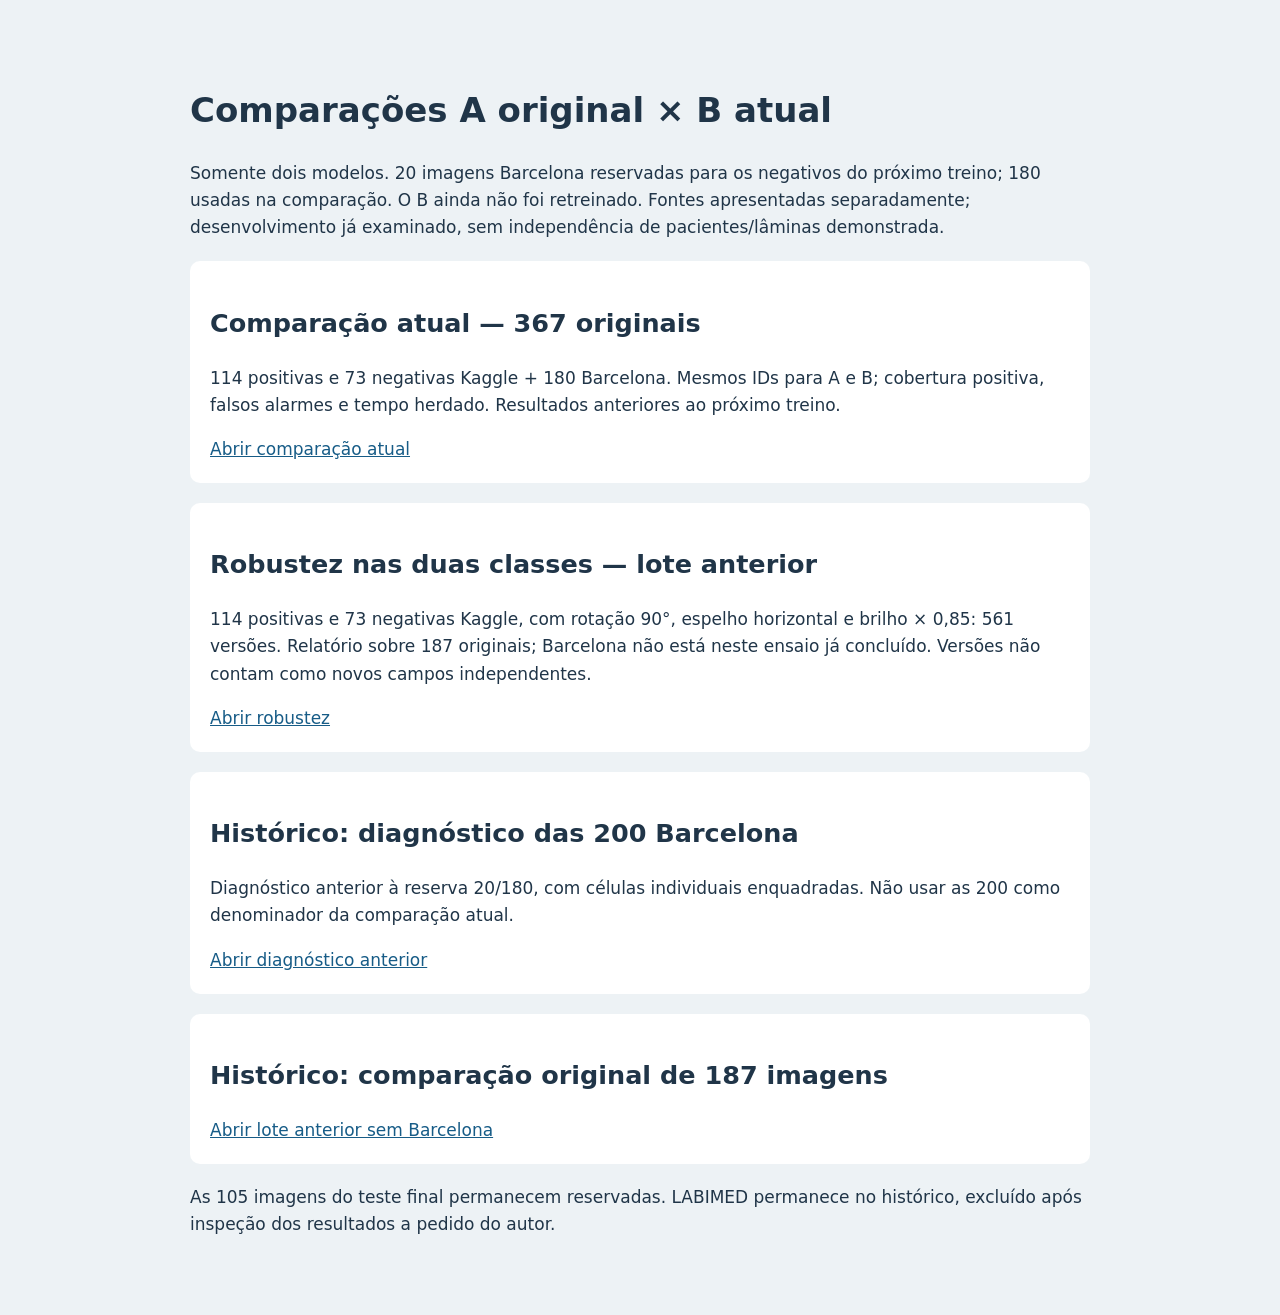
==== tcc/figuras/index.html @ 53d3cc70 "Grandes mudanças feitas para adaptação do modelo aos novos negativos" ====
<!doctype html><html lang="pt-BR"><meta charset="utf-8"><meta name="viewport" content="width=device-width,initial-scale=1"><title>Figuras A × B para o TCC</title><style>body{font:17px system-ui;max-width:900px;margin:40px auto;padding:20px;background:#edf2f5;color:#203548;line-height:1.6}article{background:white;border-radius:10px;padding:20px;margin:20px 0}a{color:#175c87}</style><h1>Comparações A original × B atual</h1><p>Somente dois modelos. 20 imagens Barcelona reservadas para os negativos do próximo treino; 180 usadas na comparação. O B ainda não foi retreinado. Fontes apresentadas separadamente; desenvolvimento já examinado, sem independência de pacientes/lâminas demonstrada.</p><article><h2>Comparação atual — 367 originais</h2><p>114 positivas e 73 negativas Kaggle + 180 Barcelona. Mesmos IDs para A e B; cobertura positiva, falsos alarmes e tempo herdado. Resultados anteriores ao próximo treino.</p><a href="a_vs_b_barcelona/index.html">Abrir comparação atual</a></article><article><h2>Robustez nas duas classes — lote anterior</h2><p>114 positivas e 73 negativas Kaggle, com rotação 90°, espelho horizontal e brilho × 0,85: 561 versões. Relatório sobre 187 originais; Barcelona não está neste ensaio já concluído. Versões não contam como novos campos independentes.</p><a href="robustez_a_vs_b/index.html">Abrir robustez</a></article><article><h2>Histórico: diagnóstico das 200 Barcelona</h2><p>Diagnóstico anterior à reserva 20/180, com células individuais enquadradas. Não usar as 200 como denominador da comparação atual.</p><a href="barcelona_a_vs_b/index.html">Abrir diagnóstico anterior</a></article><article><h2>Histórico: comparação original de 187 imagens</h2><a href="a_vs_b/index.html">Abrir lote anterior sem Barcelona</a></article><p>As 105 imagens do teste final permanecem reservadas. LABIMED permanece no histórico, excluído após inspeção dos resultados a pedido do autor.</p></html>
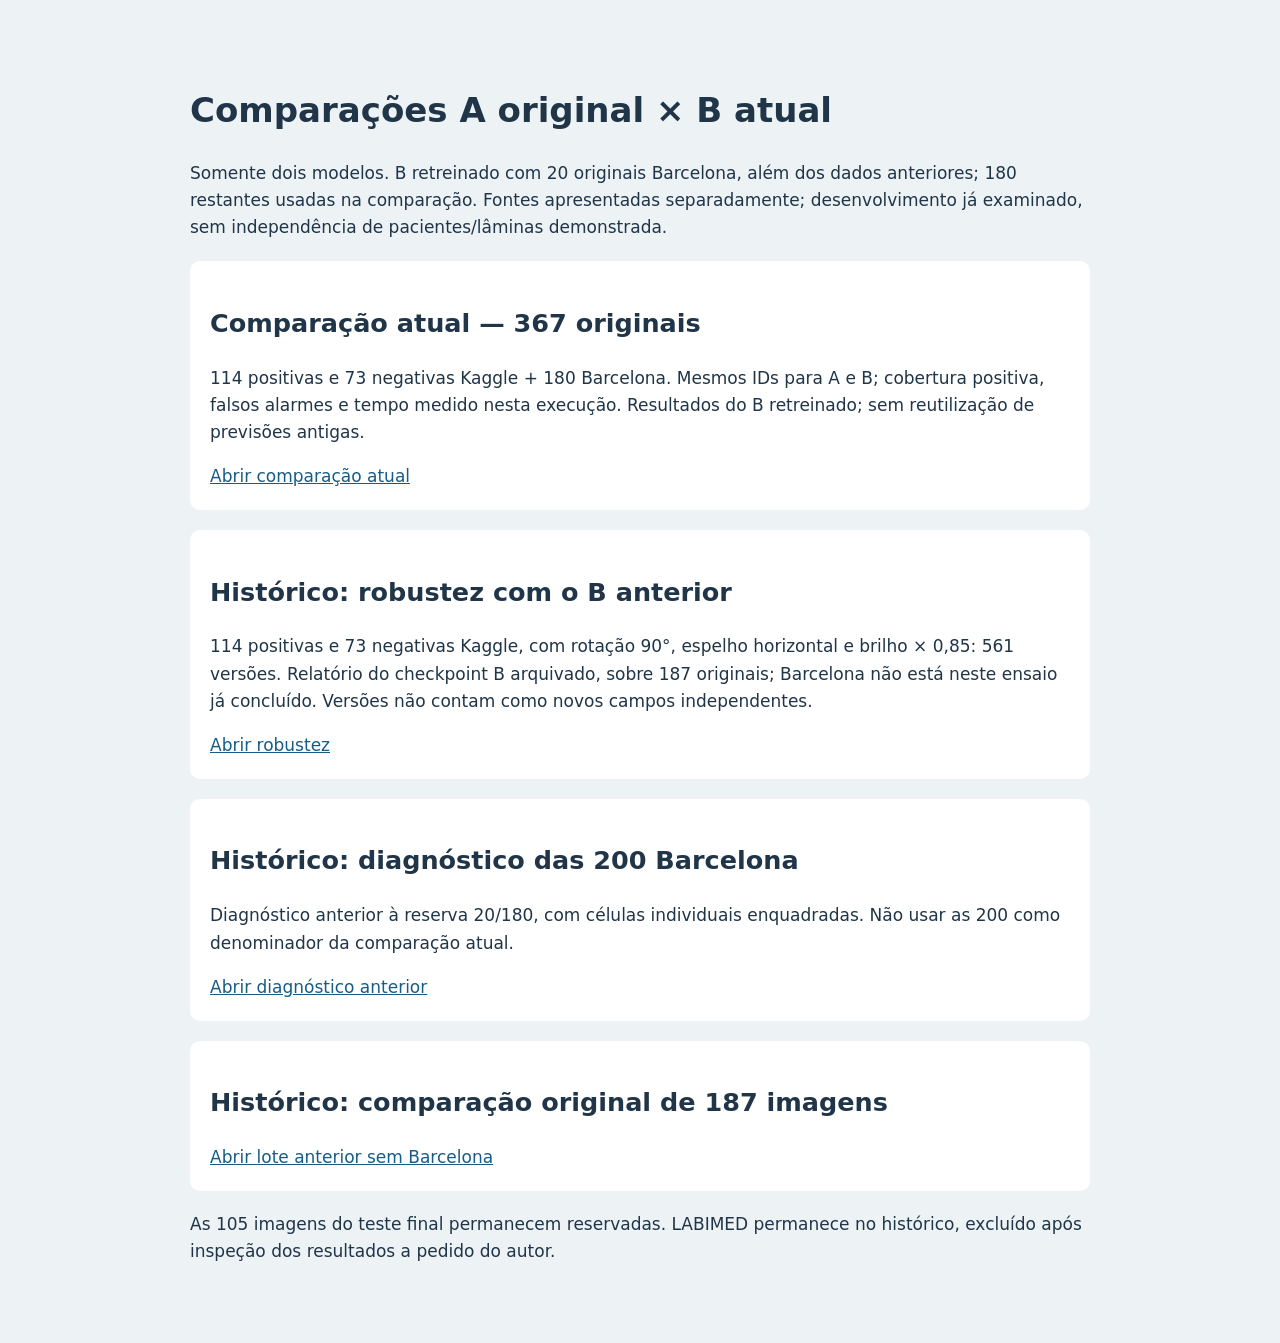
==== commit deb305e9: "Ajuste com novo modelo B" ====
--- a/tcc/figuras/index.html
+++ b/tcc/figuras/index.html
@@ -1 +1 @@
-<!doctype html><html lang="pt-BR"><meta charset="utf-8"><meta name="viewport" content="width=device-width,initial-scale=1"><title>Figuras A × B para o TCC</title><style>body{font:17px system-ui;max-width:900px;margin:40px auto;padding:20px;background:#edf2f5;color:#203548;line-height:1.6}article{background:white;border-radius:10px;padding:20px;margin:20px 0}a{color:#175c87}</style><h1>Comparações A original × B atual</h1><p>Somente dois modelos. 20 imagens Barcelona reservadas para os negativos do próximo treino; 180 usadas na comparação. O B ainda não foi retreinado. Fontes apresentadas separadamente; desenvolvimento já examinado, sem independência de pacientes/lâminas demonstrada.</p><article><h2>Comparação atual — 367 originais</h2><p>114 positivas e 73 negativas Kaggle + 180 Barcelona. Mesmos IDs para A e B; cobertura positiva, falsos alarmes e tempo herdado. Resultados anteriores ao próximo treino.</p><a href="a_vs_b_barcelona/index.html">Abrir comparação atual</a></article><article><h2>Robustez nas duas classes — lote anterior</h2><p>114 positivas e 73 negativas Kaggle, com rotação 90°, espelho horizontal e brilho × 0,85: 561 versões. Relatório sobre 187 originais; Barcelona não está neste ensaio já concluído. Versões não contam como novos campos independentes.</p><a href="robustez_a_vs_b/index.html">Abrir robustez</a></article><article><h2>Histórico: diagnóstico das 200 Barcelona</h2><p>Diagnóstico anterior à reserva 20/180, com células individuais enquadradas. Não usar as 200 como denominador da comparação atual.</p><a href="barcelona_a_vs_b/index.html">Abrir diagnóstico anterior</a></article><article><h2>Histórico: comparação original de 187 imagens</h2><a href="a_vs_b/index.html">Abrir lote anterior sem Barcelona</a></article><p>As 105 imagens do teste final permanecem reservadas. LABIMED permanece no histórico, excluído após inspeção dos resultados a pedido do autor.</p></html>+<!doctype html><html lang="pt-BR"><meta charset="utf-8"><meta name="viewport" content="width=device-width,initial-scale=1"><title>Figuras A × B para o TCC</title><style>body{font:17px system-ui;max-width:900px;margin:40px auto;padding:20px;background:#edf2f5;color:#203548;line-height:1.6}article{background:white;border-radius:10px;padding:20px;margin:20px 0}a{color:#175c87}</style><h1>Comparações A original × B atual</h1><p>Somente dois modelos. B retreinado com 20 originais Barcelona, além dos dados anteriores; 180 restantes usadas na comparação. Fontes apresentadas separadamente; desenvolvimento já examinado, sem independência de pacientes/lâminas demonstrada.</p><article><h2>Comparação atual — 367 originais</h2><p>114 positivas e 73 negativas Kaggle + 180 Barcelona. Mesmos IDs para A e B; cobertura positiva, falsos alarmes e tempo medido nesta execução. Resultados do B retreinado; sem reutilização de previsões antigas.</p><a href="a_vs_b_barcelona20_20261006/index.html">Abrir comparação atual</a></article><article><h2>Histórico: robustez com o B anterior</h2><p>114 positivas e 73 negativas Kaggle, com rotação 90°, espelho horizontal e brilho × 0,85: 561 versões. Relatório do checkpoint B arquivado, sobre 187 originais; Barcelona não está neste ensaio já concluído. Versões não contam como novos campos independentes.</p><a href="robustez_a_vs_b/index.html">Abrir robustez</a></article><article><h2>Histórico: diagnóstico das 200 Barcelona</h2><p>Diagnóstico anterior à reserva 20/180, com células individuais enquadradas. Não usar as 200 como denominador da comparação atual.</p><a href="barcelona_a_vs_b/index.html">Abrir diagnóstico anterior</a></article><article><h2>Histórico: comparação original de 187 imagens</h2><a href="a_vs_b/index.html">Abrir lote anterior sem Barcelona</a></article><p>As 105 imagens do teste final permanecem reservadas. LABIMED permanece no histórico, excluído após inspeção dos resultados a pedido do autor.</p></html>
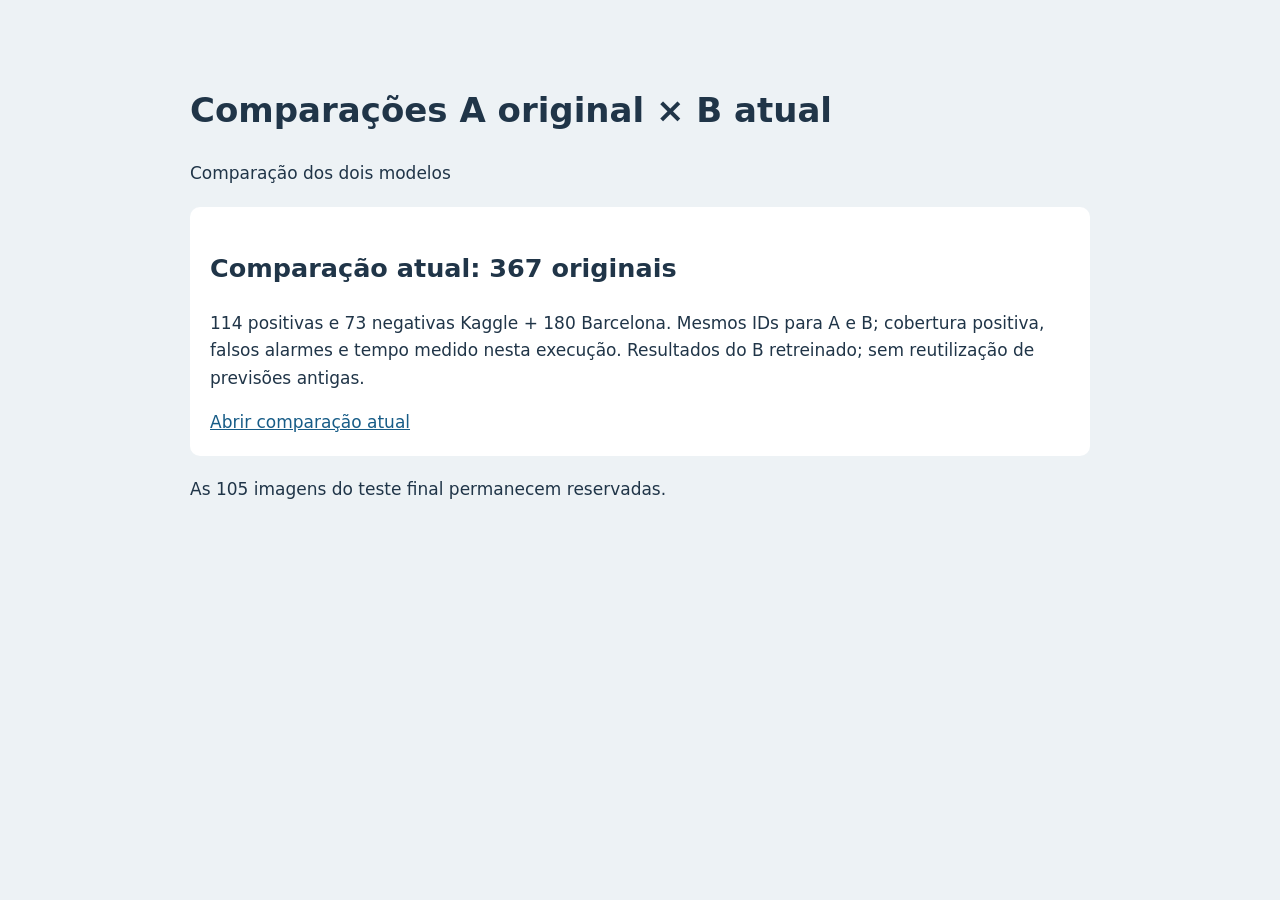
==== commit 11d0f3eb: "ajustes" ====
--- a/tcc/figuras/index.html
+++ b/tcc/figuras/index.html
@@ -1 +1,38 @@
-<!doctype html><html lang="pt-BR"><meta charset="utf-8"><meta name="viewport" content="width=device-width,initial-scale=1"><title>Figuras A × B para o TCC</title><style>body{font:17px system-ui;max-width:900px;margin:40px auto;padding:20px;background:#edf2f5;color:#203548;line-height:1.6}article{background:white;border-radius:10px;padding:20px;margin:20px 0}a{color:#175c87}</style><h1>Comparações A original × B atual</h1><p>Somente dois modelos. B retreinado com 20 originais Barcelona, além dos dados anteriores; 180 restantes usadas na comparação. Fontes apresentadas separadamente; desenvolvimento já examinado, sem independência de pacientes/lâminas demonstrada.</p><article><h2>Comparação atual — 367 originais</h2><p>114 positivas e 73 negativas Kaggle + 180 Barcelona. Mesmos IDs para A e B; cobertura positiva, falsos alarmes e tempo medido nesta execução. Resultados do B retreinado; sem reutilização de previsões antigas.</p><a href="a_vs_b_barcelona20_20261006/index.html">Abrir comparação atual</a></article><article><h2>Histórico: robustez com o B anterior</h2><p>114 positivas e 73 negativas Kaggle, com rotação 90°, espelho horizontal e brilho × 0,85: 561 versões. Relatório do checkpoint B arquivado, sobre 187 originais; Barcelona não está neste ensaio já concluído. Versões não contam como novos campos independentes.</p><a href="robustez_a_vs_b/index.html">Abrir robustez</a></article><article><h2>Histórico: diagnóstico das 200 Barcelona</h2><p>Diagnóstico anterior à reserva 20/180, com células individuais enquadradas. Não usar as 200 como denominador da comparação atual.</p><a href="barcelona_a_vs_b/index.html">Abrir diagnóstico anterior</a></article><article><h2>Histórico: comparação original de 187 imagens</h2><a href="a_vs_b/index.html">Abrir lote anterior sem Barcelona</a></article><p>As 105 imagens do teste final permanecem reservadas. LABIMED permanece no histórico, excluído após inspeção dos resultados a pedido do autor.</p></html>+<!doctype html>
+<html lang="pt-BR">
+<meta charset="utf-8">
+<meta name="viewport" content="width=device-width,initial-scale=1">
+<title>Figuras A × B para o TCC</title>
+<style>
+    body {
+        font: 17px system-ui;
+        max-width: 900px;
+        margin: 40px auto;
+        padding: 20px;
+        background: #edf2f5;
+        color: #203548;
+        line-height: 1.6
+    }
+
+    article {
+        background: white;
+        border-radius: 10px;
+        padding: 20px;
+        margin: 20px 0
+    }
+
+    a {
+        color: #175c87
+    }
+</style>
+<h1>Comparações A original × B atual</h1>
+<p>Comparação dos dois modelos</p>
+<article>
+    <h2>Comparação atual: 367 originais</h2>
+    <p>114 positivas e 73 negativas Kaggle + 180 Barcelona. Mesmos IDs para A e B; cobertura positiva, falsos alarmes e
+        tempo medido nesta execução. Resultados do B retreinado; sem reutilização de previsões antigas.</p><a
+        href="a_vs_b_barcelona20_20261006/index.html">Abrir comparação atual</a>
+</article>
+<p>As 105 imagens do teste final permanecem reservadas.</p>
+
+</html>
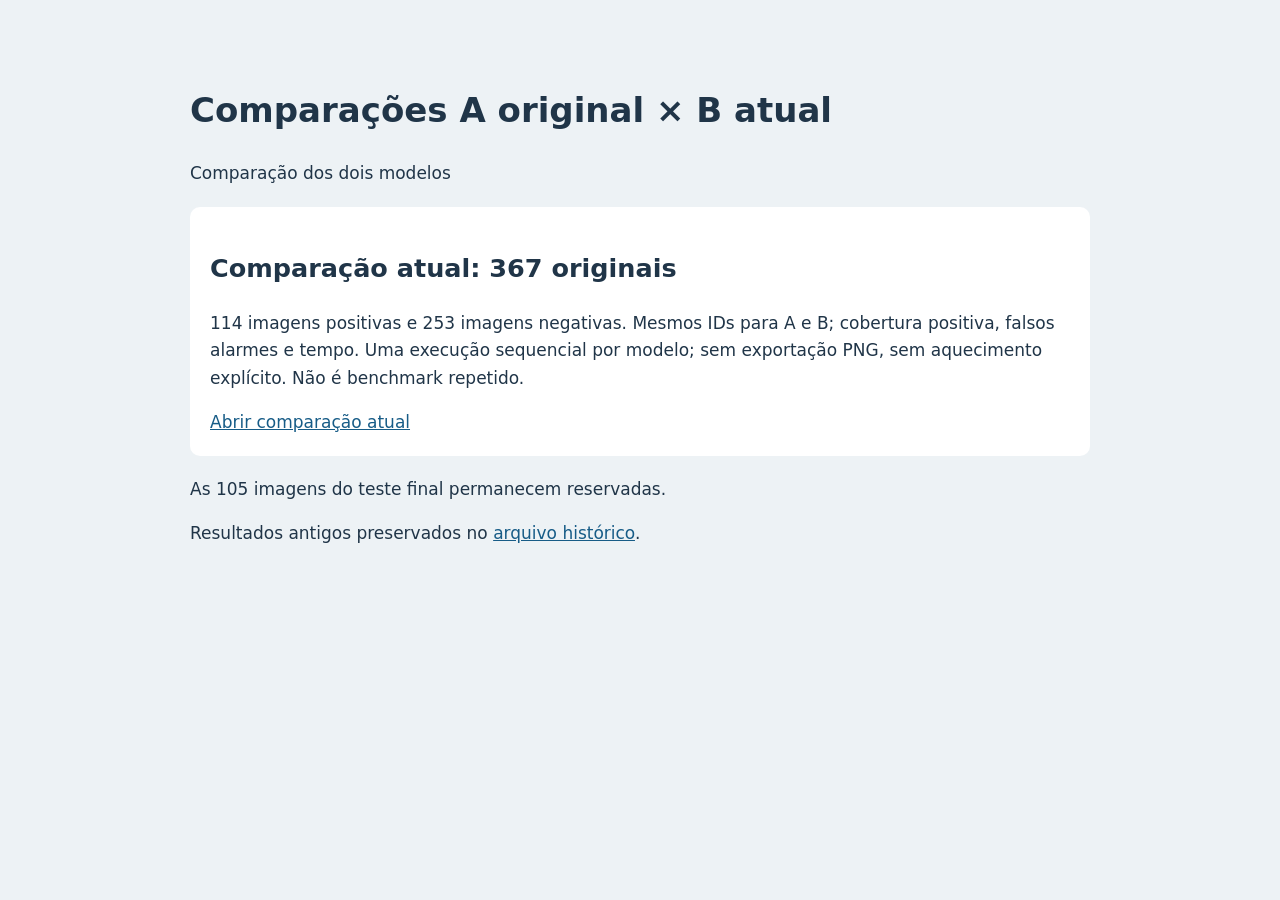
==== commit 3c033af5: "Limpez e mudança de graficos" ====
--- a/tcc/figuras/index.html
+++ b/tcc/figuras/index.html
@@ -4,35 +4,16 @@
 <meta name="viewport" content="width=device-width,initial-scale=1">
 <title>Figuras A × B para o TCC</title>
 <style>
-    body {
-        font: 17px system-ui;
-        max-width: 900px;
-        margin: 40px auto;
-        padding: 20px;
-        background: #edf2f5;
-        color: #203548;
-        line-height: 1.6
-    }
-
-    article {
-        background: white;
-        border-radius: 10px;
-        padding: 20px;
-        margin: 20px 0
-    }
-
-    a {
-        color: #175c87
-    }
+body {font:17px system-ui;max-width:900px;margin:40px auto;padding:20px;background:#edf2f5;color:#203548;line-height:1.6}
+article {background:white;border-radius:10px;padding:20px;margin:20px 0}
+a {color:#175c87}
 </style>
 <h1>Comparações A original × B atual</h1>
 <p>Comparação dos dois modelos</p>
-<article>
-    <h2>Comparação atual: 367 originais</h2>
-    <p>114 positivas e 73 negativas Kaggle + 180 Barcelona. Mesmos IDs para A e B; cobertura positiva, falsos alarmes e
-        tempo medido nesta execução. Resultados do B retreinado; sem reutilização de previsões antigas.</p><a
-        href="a_vs_b_barcelona20_20261006/index.html">Abrir comparação atual</a>
-</article>
+<article><h2>Comparação atual: 367 originais</h2>
+<p>114 imagens positivas e 253 imagens negativas. Mesmos IDs para A e B; cobertura positiva, falsos alarmes e tempo. Uma execução sequencial por modelo; sem exportação PNG, sem aquecimento explícito. Não é benchmark repetido.</p>
+<a href="a_vs_b_barcelona20_20261006/index.html">Abrir comparação atual</a></article>
+
 <p>As 105 imagens do teste final permanecem reservadas.</p>
-
+<p>Resultados antigos preservados no <a href="../../archive/README.md">arquivo histórico</a>.</p>
 </html>
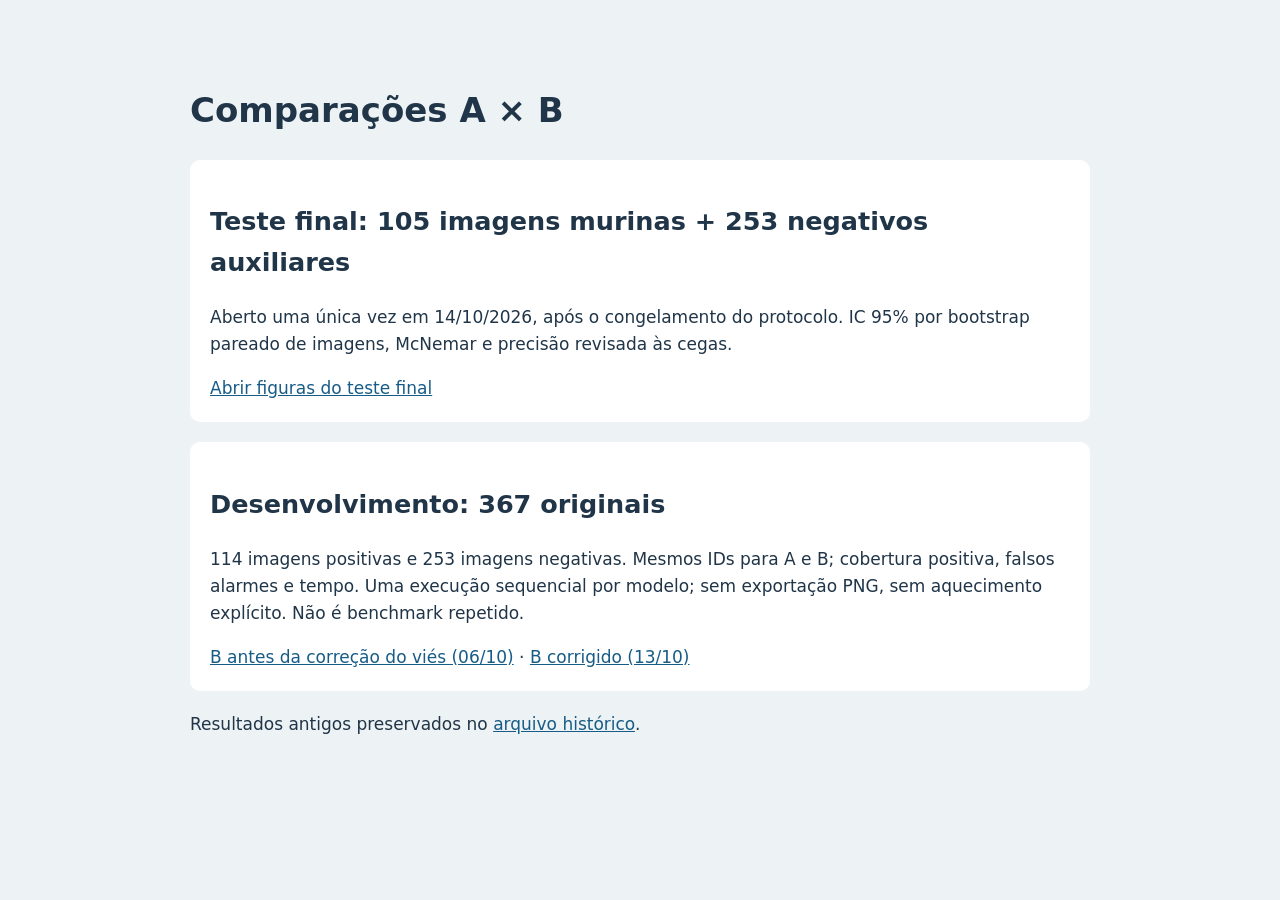
==== commit 2563262b: "Atualização de docs e testes" ====
--- a/tcc/figuras/index.html
+++ b/tcc/figuras/index.html
@@ -8,12 +8,13 @@
 article {background:white;border-radius:10px;padding:20px;margin:20px 0}
 a {color:#175c87}
 </style>
-<h1>Comparações A original × B atual</h1>
-<p>Comparação dos dois modelos</p>
-<article><h2>Comparação atual: 367 originais</h2>
+<h1>Comparações A × B</h1>
+<article><h2>Teste final: 105 imagens murinas + 253 negativos auxiliares</h2>
+<p>Aberto uma única vez em 14/10/2026, após o congelamento do protocolo. IC 95% por bootstrap pareado de imagens, McNemar e precisão revisada às cegas.</p>
+<a href="teste_final_20261014/LEIA-ME.md">Abrir figuras do teste final</a></article>
+<article><h2>Desenvolvimento: 367 originais</h2>
 <p>114 imagens positivas e 253 imagens negativas. Mesmos IDs para A e B; cobertura positiva, falsos alarmes e tempo. Uma execução sequencial por modelo; sem exportação PNG, sem aquecimento explícito. Não é benchmark repetido.</p>
-<a href="a_vs_b_barcelona20_20261006/index.html">Abrir comparação atual</a></article>
+<a href="a_vs_b_barcelona20_20261006/index.html">B antes da correção do viés (06/10)</a> · <a href="a_vs_b_hardneg_20261013/index.html">B corrigido (13/10)</a></article>
 
-<p>As 105 imagens do teste final permanecem reservadas.</p>
 <p>Resultados antigos preservados no <a href="../../archive/README.md">arquivo histórico</a>.</p>
 </html>
